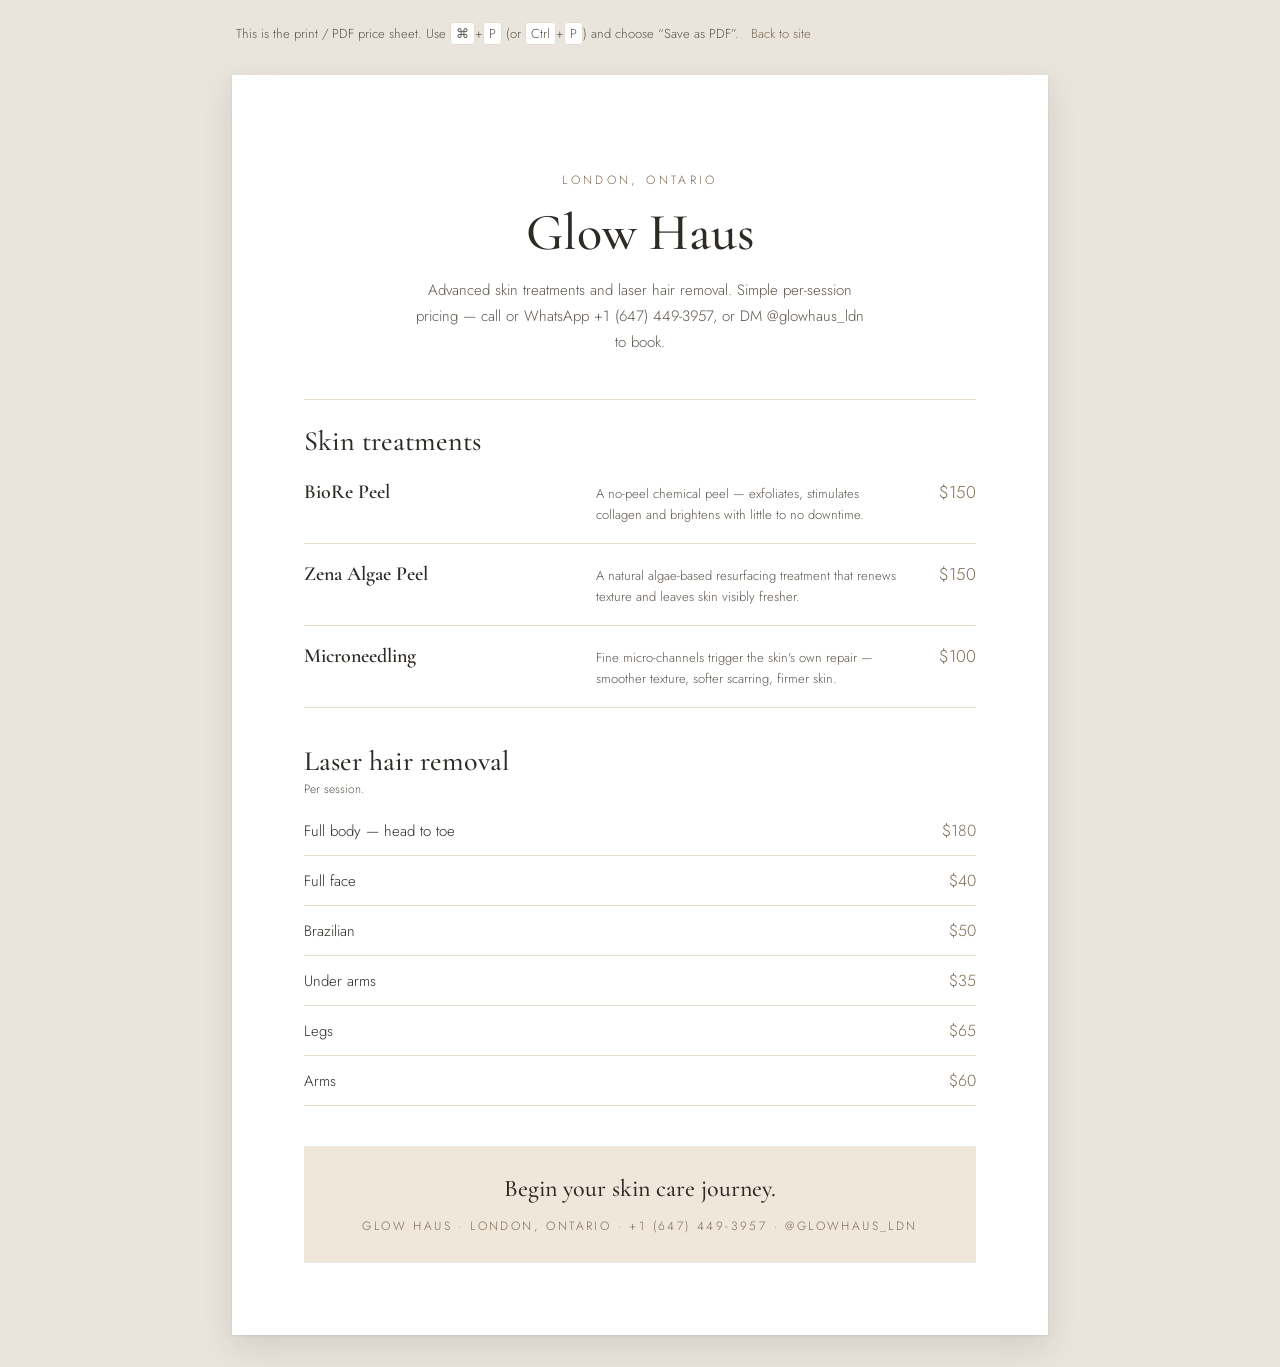
==== site/price-sheet.html @ f7efe950 "Build Glow Haus pricing site from design handoff Static one-page site (site/) with hero, skin treatm" ====
<!DOCTYPE html>
<html lang="en-CA">
<head>
  <meta charset="utf-8">
  <meta name="viewport" content="width=device-width, initial-scale=1">
  <title>Glow Haus · Price Sheet</title>
  <meta name="robots" content="noindex">
  <link rel="icon" href="favicon.svg" type="image/svg+xml">
  <link rel="preconnect" href="https://fonts.googleapis.com">
  <link rel="preconnect" href="https://fonts.gstatic.com" crossorigin>
  <link rel="stylesheet" href="https://fonts.googleapis.com/css2?family=Cormorant+Garamond:ital,wght@0,400;0,500;0,600;1,400&family=Jost:wght@300;400;500&display=swap">
  <link rel="stylesheet" href="print.css">
</head>
<body>

  <p class="screen-only print-hint">
    This is the print / PDF price sheet. Use <kbd>⌘</kbd>+<kbd>P</kbd> (or <kbd>Ctrl</kbd>+<kbd>P</kbd>) and choose “Save as PDF”.
    <a href="index.html">Back to site</a>
  </p>

  <main class="sheet">

    <header class="sheet__header">
      <p class="kicker">London, Ontario</p>
      <h1 class="sheet__title">Glow Haus</h1>
      <p class="sheet__intro">Advanced skin treatments and laser hair removal. Simple per-session pricing — call or WhatsApp +1 (647) 449-3957, or DM @glowhaus_ldn to book.</p>
    </header>

    <h2 class="sheet__h2 sheet__h2--ruled">Skin treatments</h2>

    <div class="treatment">
      <h3 class="treatment__name">BioRe Peel</h3>
      <p class="treatment__desc">A no-peel chemical peel — exfoliates, stimulates collagen and brightens with little to no downtime.</p>
      <p class="treatment__price">$150</p>
    </div>
    <div class="treatment">
      <h3 class="treatment__name">Zena Algae Peel</h3>
      <p class="treatment__desc">A natural algae-based resurfacing treatment that renews texture and leaves skin visibly fresher.</p>
      <p class="treatment__price">$150</p>
    </div>
    <div class="treatment">
      <h3 class="treatment__name">Microneedling</h3>
      <p class="treatment__desc">Fine micro-channels trigger the skin's own repair — smoother texture, softer scarring, firmer skin.</p>
      <p class="treatment__price">$100</p>
    </div>

    <h2 class="sheet__h2">Laser hair removal</h2>
    <p class="sheet__sub">Per session.</p>

    <div class="laser__row"><span class="laser__name">Full body — head to toe</span><span class="laser__price">$180</span></div>
    <div class="laser__row"><span class="laser__name">Full face</span><span class="laser__price">$40</span></div>
    <div class="laser__row"><span class="laser__name">Brazilian</span><span class="laser__price">$50</span></div>
    <div class="laser__row"><span class="laser__name">Under arms</span><span class="laser__price">$35</span></div>
    <div class="laser__row"><span class="laser__name">Legs</span><span class="laser__price">$65</span></div>
    <div class="laser__row"><span class="laser__name">Arms</span><span class="laser__price">$60</span></div>

    <footer class="sheet__band">
      <p class="sheet__band-title">Begin your skin care journey.</p>
      <p class="sheet__band-footer">Glow Haus · London, Ontario · +1 (647) 449-3957 · @glowhaus_ldn</p>
    </footer>

  </main>

</body>
</html>
---- site/print.css ----
/* Glow Haus — print / PDF price sheet
   Letter, 0.75in margins. Mirrors the "Glow Haus-print" design reference. */

:root {
  --bg: #faf7f2;
  --band: #efe7da;
  --ink: #2e2a26;
  --muted: #5c554d;
  --accent: #7d6a55;
  --hairline: #e5dccf;

  --serif: 'Cormorant Garamond', 'Cormorant', Garamond, 'Times New Roman', serif;
  --sans: 'Jost', 'Futura', 'Helvetica Neue', Arial, sans-serif;
}

@page {
  size: Letter;
  margin: 0.75in;
}

* {
  box-sizing: border-box;
  -webkit-print-color-adjust: exact;
  print-color-adjust: exact;
}

body {
  margin: 0;
  font-family: var(--sans);
  font-weight: 300;
  color: var(--ink);
  background: #e9e4dc;
  text-wrap: pretty;
}

a { color: var(--accent); text-decoration: none; }
a:hover { color: var(--ink); }

h1, h2, h3 { font-family: var(--serif); margin: 0; }

/* On screen, show a letter-sized sheet so the layout previews like paper. */
.sheet {
  background: #fff;
  width: 8.5in;
  min-height: 11in;
  margin: 32px auto;
  padding: 0.75in;
  box-shadow: 0 1px 2px rgba(46, 42, 38, 0.08), 0 12px 32px rgba(46, 42, 38, 0.12);
}

.print-hint {
  max-width: 8.5in;
  margin: 24px auto 0;
  padding: 0 4px;
  font-size: 13px;
  color: var(--muted);
}
.print-hint kbd {
  font-family: inherit;
  border: 1px solid var(--hairline);
  border-radius: 4px;
  padding: 1px 5px;
  background: #fff;
}
.print-hint a { margin-left: 8px; }

/* ---- Header ---- */

.sheet__header {
  text-align: center;
  padding: 24px 0 8px;
}

.kicker {
  font-size: 12px;
  letter-spacing: 0.28em;
  text-transform: uppercase;
  color: var(--accent);
  margin: 0 0 16px;
}

.sheet__title {
  font-weight: 500;
  font-size: 52px;
  line-height: 1.08;
}

.sheet__intro {
  font-size: 15px;
  line-height: 26px;
  max-width: 52ch;
  margin: 16px auto 0;
  color: var(--muted);
}

/* ---- Section headings ---- */

.sheet__h2 {
  font-weight: 500;
  font-size: 28px;
  margin: 36px 0 2px;
}

.sheet__h2--ruled {
  margin-bottom: 4px;
  border-top: 1px solid var(--hairline);
  padding-top: 24px;
}

.sheet__sub {
  font-size: 12px;
  color: var(--muted);
  margin: 0 0 8px;
}

/* ---- Skin rows ---- */

.treatment {
  display: grid;
  grid-template-columns: minmax(0, 5fr) minmax(0, 6fr) auto;
  gap: 10px 32px;
  align-items: baseline;
  padding: 18px 0;
  border-bottom: 1px solid var(--hairline);
  break-inside: avoid;
}

.treatment__name {
  font-weight: 600;
  font-size: 20px;
}

.treatment__desc {
  font-size: 13px;
  line-height: 21px;
  margin: 0;
  color: var(--muted);
}

.treatment__price {
  font-size: 17px;
  margin: 0;
  color: var(--accent);
}

/* ---- Laser rows ---- */

.laser__row {
  display: flex;
  justify-content: space-between;
  align-items: baseline;
  gap: 16px;
  padding: 13px 0;
  border-bottom: 1px solid var(--hairline);
  break-inside: avoid;
}

.laser__name { font-size: 15px; }

.laser__price {
  font-size: 16px;
  color: var(--accent);
}

/* ---- Contact band ---- */

.sheet__band {
  background: var(--band);
  text-align: center;
  padding: 28px 24px;
  margin-top: 40px;
  break-inside: avoid;
}

.sheet__band-title {
  font-family: var(--serif);
  font-weight: 500;
  font-size: 24px;
  margin: 0;
}

.sheet__band-footer {
  font-size: 12px;
  letter-spacing: 0.2em;
  text-transform: uppercase;
  color: var(--accent);
  margin: 14px 0 0;
}

/* ---- Print ---- */

@media print {
  body { background: #fff; }
  .screen-only { display: none !important; }
  .sheet {
    width: auto;
    min-height: 0;
    margin: 0;
    padding: 0;
    box-shadow: none;
  }
}
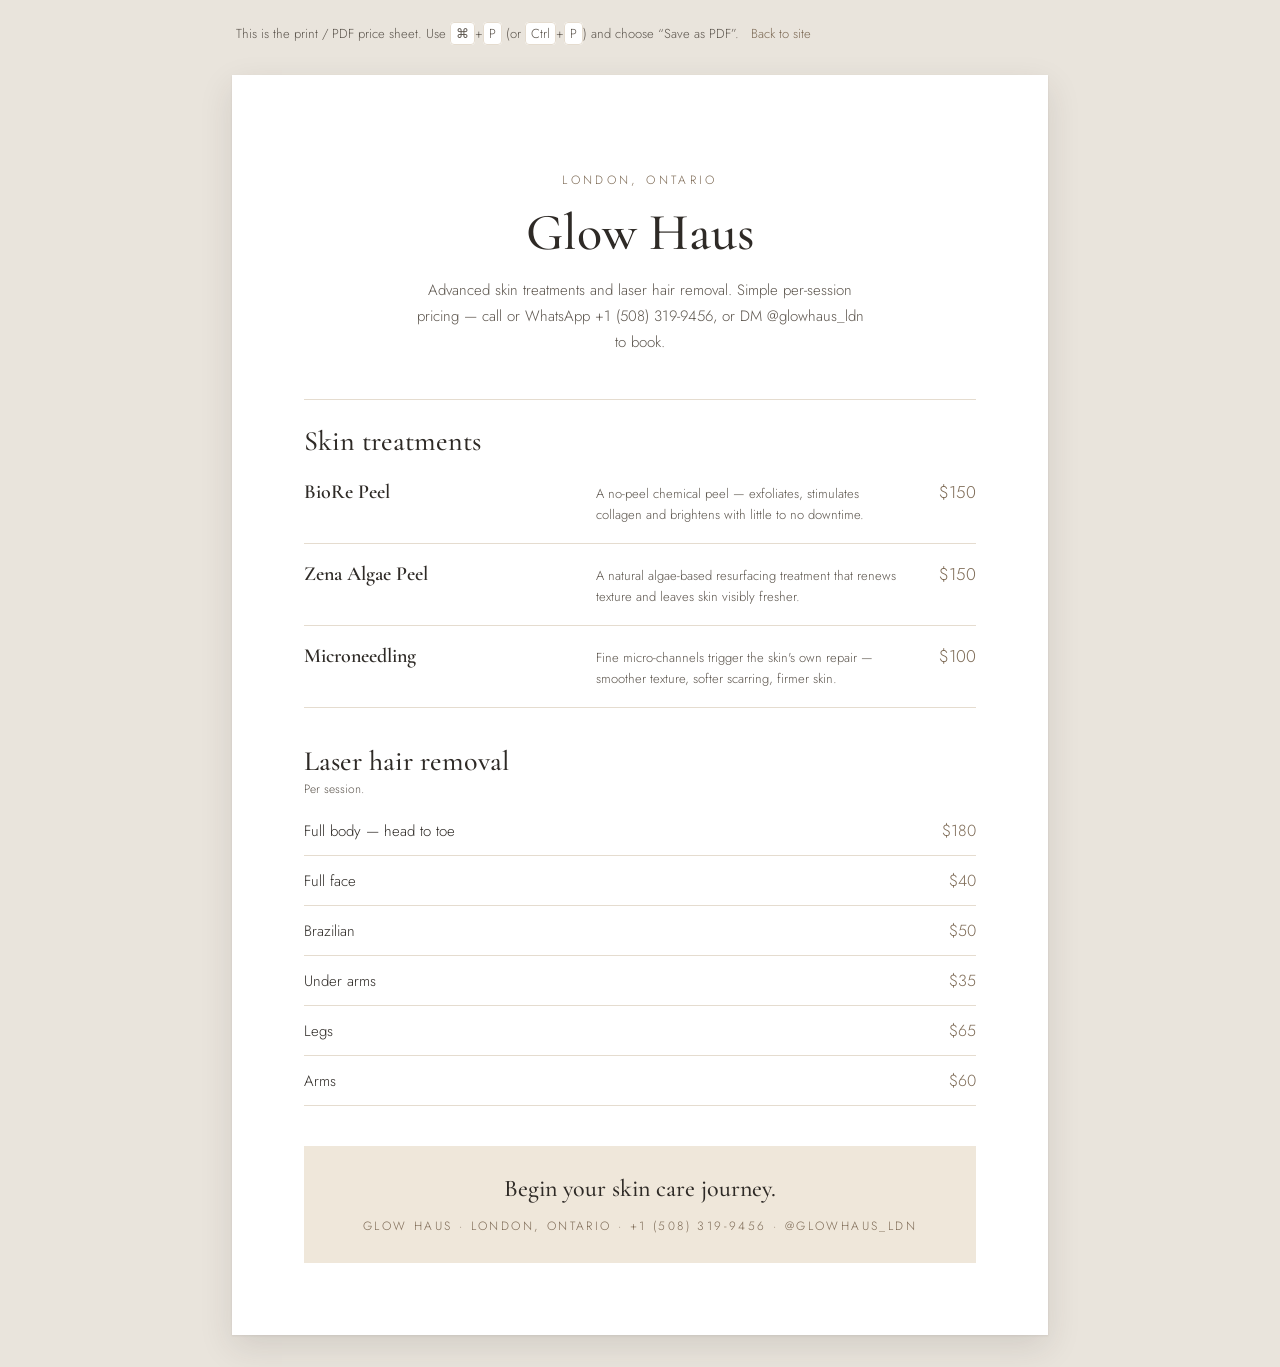
==== commit 132028d6: "Update studio phone number to +1 (508) 319-9456 Co-Authored-By: Claude Fable 5.1 <noreply@anthropic." ====
--- a/site/price-sheet.html
+++ b/site/price-sheet.html
@@ -5,7 +5,11 @@
   <meta name="viewport" content="width=device-width, initial-scale=1">
   <title>Glow Haus · Price Sheet</title>
   <meta name="robots" content="noindex">
-  <link rel="icon" href="favicon.svg" type="image/svg+xml">
+  <link rel="icon" href="favicon.ico" sizes="48x48">
+  <link rel="icon" type="image/png" sizes="32x32" href="favicon-32.png">
+  <link rel="icon" type="image/png" sizes="192x192" href="favicon-192.png">
+  <link rel="apple-touch-icon" sizes="180x180" href="apple-touch-icon.png">
+  <link rel="manifest" href="site.webmanifest">
   <link rel="preconnect" href="https://fonts.googleapis.com">
   <link rel="preconnect" href="https://fonts.gstatic.com" crossorigin>
   <link rel="stylesheet" href="https://fonts.googleapis.com/css2?family=Cormorant+Garamond:ital,wght@0,400;0,500;0,600;1,400&family=Jost:wght@300;400;500&display=swap">
@@ -23,7 +27,7 @@
     <header class="sheet__header">
       <p class="kicker">London, Ontario</p>
       <h1 class="sheet__title">Glow Haus</h1>
-      <p class="sheet__intro">Advanced skin treatments and laser hair removal. Simple per-session pricing — call or WhatsApp +1 (647) 449-3957, or DM @glowhaus_ldn to book.</p>
+      <p class="sheet__intro">Advanced skin treatments and laser hair removal. Simple per-session pricing — call or WhatsApp +1 (508) 319-9456, or DM @glowhaus_ldn to book.</p>
     </header>
 
     <h2 class="sheet__h2 sheet__h2--ruled">Skin treatments</h2>
@@ -56,7 +60,7 @@
 
     <footer class="sheet__band">
       <p class="sheet__band-title">Begin your skin care journey.</p>
-      <p class="sheet__band-footer">Glow Haus · London, Ontario · +1 (647) 449-3957 · @glowhaus_ldn</p>
+      <p class="sheet__band-footer">Glow Haus · London, Ontario · +1 (508) 319-9456 · @glowhaus_ldn</p>
     </footer>
 
   </main>
